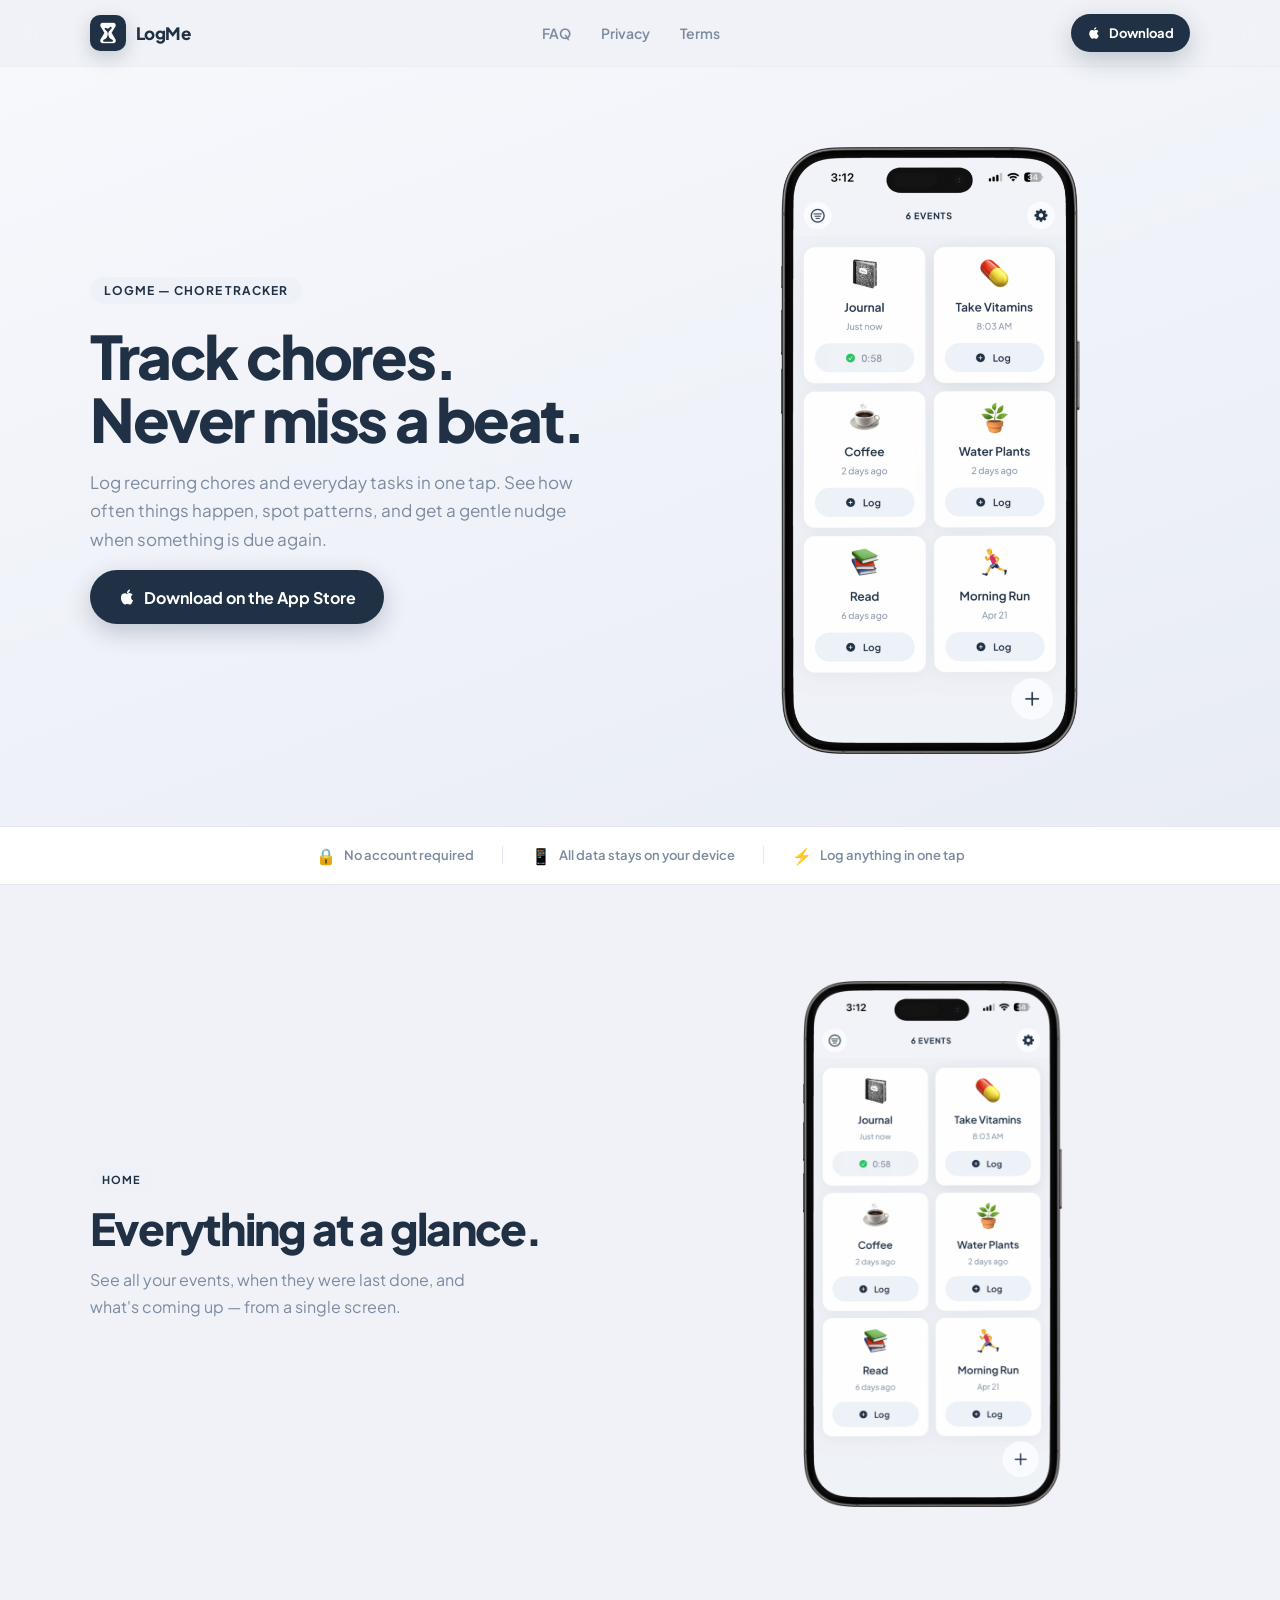
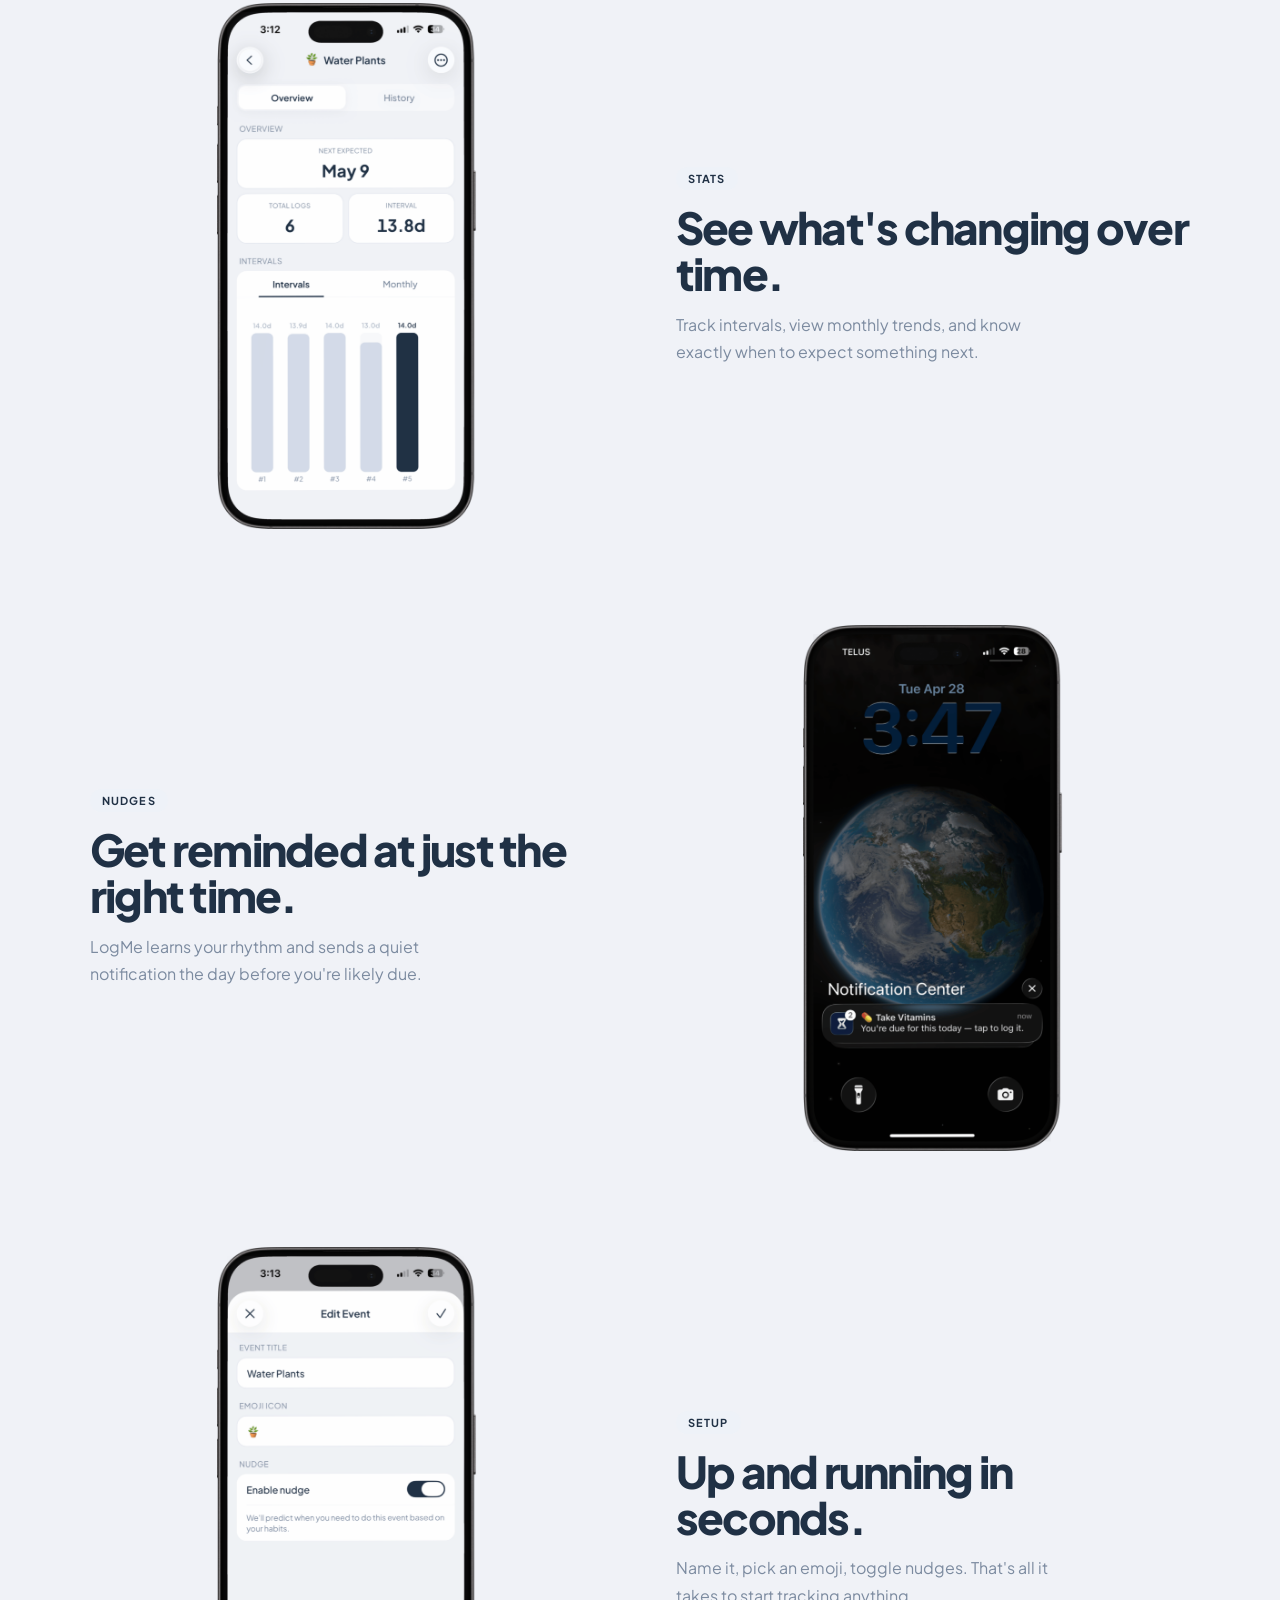
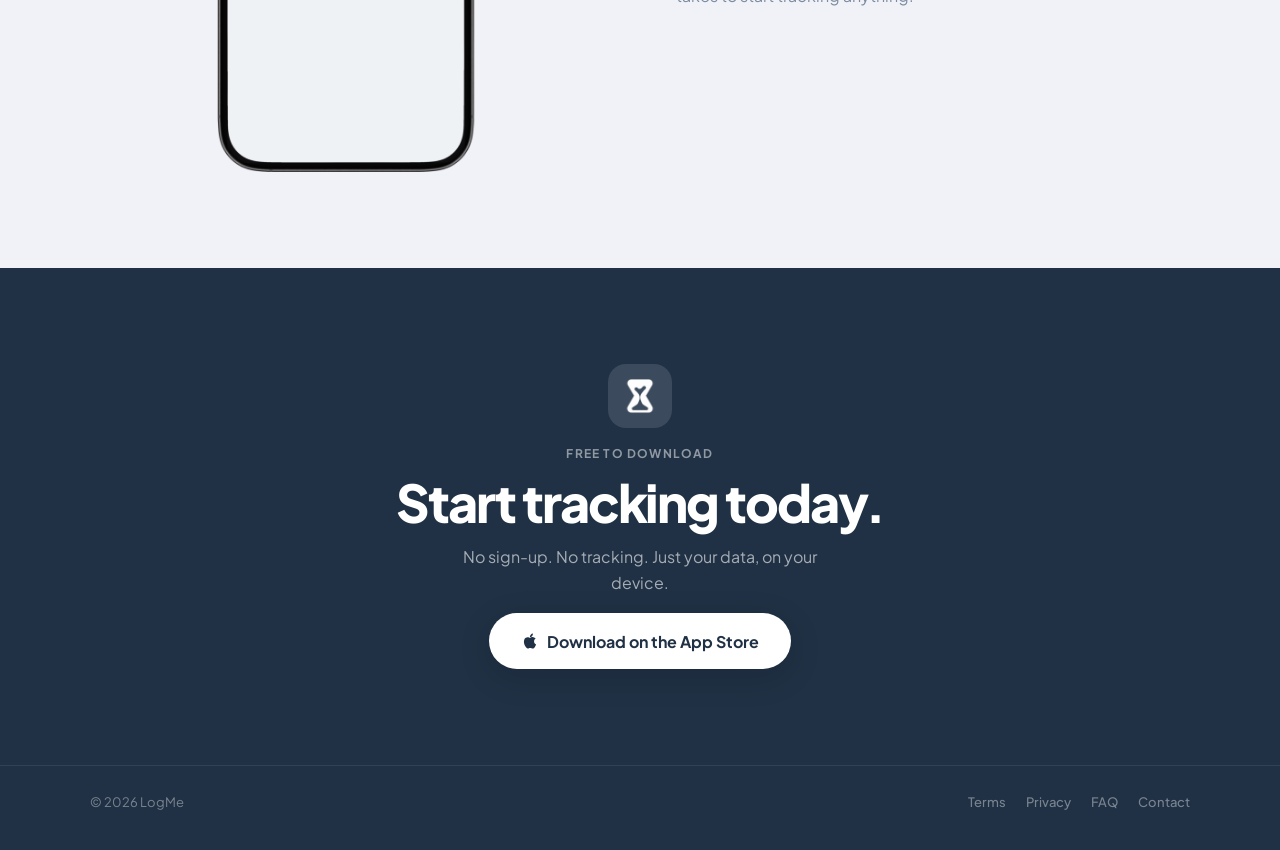
==== index.html @ 76c01157 "init" ====
<!doctype html>
<html lang="en">
  <head>
    <meta charset="utf-8" />
    <meta name="viewport" content="width=device-width, initial-scale=1" />
    <title>LogMe - Chore Tracker</title>
    <meta name="description" content="LogMe is a simple chore tracker. Log recurring tasks in one tap, see patterns, and get a nudge when something is due again." />
    <link rel="stylesheet" href="styles.css" />
  </head>
  <body>
    <header class="site-header">
      <div class="shell header-inner">
        <a class="brand" href="index.html" aria-label="LogMe home">
          <span class="brand-mark">
            <img src="images/logo.png" alt="" width="22" height="22" />
          </span>
          <span class="brand-name">LogMe</span>
        </a>
        <nav class="nav">
          <a class="nav-link" href="faq.html">FAQ</a>
          <a class="nav-link" href="privacy.html">Privacy</a>
          <a class="nav-link" href="terms.html">Terms</a>
        </nav>
        <div class="header-actions">
          <a class="button button-primary button-header" href="https://apps.apple.com/app/id0000000000">
            <svg width="14" height="14" viewBox="0 0 24 24" fill="currentColor" aria-hidden="true"><path d="M18.71 19.5C17.88 20.74 17 21.95 15.66 21.97C14.32 22 13.89 21.18 12.37 21.18C10.84 21.18 10.37 21.95 9.1 22C7.78 22.05 6.8 20.68 5.96 19.47C4.25 17 2.94 12.45 4.7 9.39C5.57 7.87 7.13 6.91 8.82 6.88C10.1 6.86 11.32 7.75 12.11 7.75C12.89 7.75 14.37 6.68 15.92 6.84C16.57 6.87 18.39 7.1 19.56 8.82C19.47 8.88 17.39 10.1 17.41 12.63C17.44 15.65 20.06 16.66 20.09 16.67C20.06 16.74 19.67 18.11 18.71 19.5ZM13 3.5C13.73 2.67 14.94 2.04 15.94 2C16.07 3.17 15.6 4.35 14.9 5.19C14.21 6.04 13.07 6.7 11.95 6.61C11.8 5.46 12.36 4.26 13 3.5Z"/></svg>
            Download
          </a>
        </div>
      </div>
    </header>

    <main>
      <!-- Hero -->
      <section class="hero">
        <div class="shell hero-inner">
          <div class="hero-text">
            <p class="hero-kicker">LogMe — Chore Tracker</p>
            <h1 class="hero-title">Track chores.<br>Never miss a beat.</h1>
            <p class="hero-copy">
              Log recurring chores and everyday tasks in one tap. See how often things happen,
              spot patterns, and get a gentle nudge when something is due again.
            </p>
            <a class="button button-primary button-hero" href="https://apps.apple.com/app/id0000000000">
              <svg width="18" height="18" viewBox="0 0 24 24" fill="currentColor" aria-hidden="true"><path d="M18.71 19.5C17.88 20.74 17 21.95 15.66 21.97C14.32 22 13.89 21.18 12.37 21.18C10.84 21.18 10.37 21.95 9.1 22C7.78 22.05 6.8 20.68 5.96 19.47C4.25 17 2.94 12.45 4.7 9.39C5.57 7.87 7.13 6.91 8.82 6.88C10.1 6.86 11.32 7.75 12.11 7.75C12.89 7.75 14.37 6.68 15.92 6.84C16.57 6.87 18.39 7.1 19.56 8.82C19.47 8.88 17.39 10.1 17.41 12.63C17.44 15.65 20.06 16.66 20.09 16.67C20.06 16.74 19.67 18.11 18.71 19.5ZM13 3.5C13.73 2.67 14.94 2.04 15.94 2C16.07 3.17 15.6 4.35 14.9 5.19C14.21 6.04 13.07 6.7 11.95 6.61C11.8 5.46 12.36 4.26 13 3.5Z"/></svg>
              Download on the App Store
            </a>
          </div>
          <div class="hero-media">
            <img src="images/screenshot1.png" alt="LogMe home screen" class="hero-screenshot" />
          </div>
        </div>
      </section>

      <!-- Trust strip -->
      <div class="trust-strip">
        <div class="shell trust-inner">
          <div class="trust-pill">
            <span class="trust-icon">🔒</span>
            <span>No account required</span>
          </div>
          <div class="trust-divider"></div>
          <div class="trust-pill">
            <span class="trust-icon">📱</span>
            <span>All data stays on your device</span>
          </div>
          <div class="trust-divider"></div>
          <div class="trust-pill">
            <span class="trust-icon">⚡️</span>
            <span>Log anything in one tap</span>
          </div>
        </div>
      </div>

      <!-- Features -->
      <section class="section" id="features">
        <div class="shell">
          <div class="feature-stack">

            <article class="feature-row">
              <div class="feature-copy">
                <span class="feature-tag">Home</span>
                <h3>Everything at a glance.</h3>
                <p>See all your events, when they were last done, and what's coming up — from a single screen.</p>
              </div>
              <div class="feature-media">
                <img src="images/screenshot1.png" alt="LogMe home screen" />
              </div>
            </article>

            <article class="feature-row reverse">
              <div class="feature-copy">
                <span class="feature-tag">Stats</span>
                <h3>See what's changing over time.</h3>
                <p>Track intervals, view monthly trends, and know exactly when to expect something next.</p>
              </div>
              <div class="feature-media">
                <img src="images/screenshot2.png" alt="LogMe stats screen" />
              </div>
            </article>

            <article class="feature-row">
              <div class="feature-copy">
                <span class="feature-tag">Nudges</span>
                <h3>Get reminded at just the right time.</h3>
                <p>LogMe learns your rhythm and sends a quiet notification the day before you're likely due.</p>
              </div>
              <div class="feature-media">
                <img src="images/screenshot3.png" alt="LogMe notifications" />
              </div>
            </article>

            <article class="feature-row reverse">
              <div class="feature-copy">
                <span class="feature-tag">Setup</span>
                <h3>Up and running in seconds.</h3>
                <p>Name it, pick an emoji, toggle nudges. That's all it takes to start tracking anything.</p>
              </div>
              <div class="feature-media">
                <img src="images/screenshot4.png" alt="LogMe create event" />
              </div>
            </article>

          </div>
        </div>
      </section>

      <!-- Bottom CTA -->
      <section class="cta-section">
        <div class="shell cta-inner">
          <div class="cta-logo-wrap">
            <img src="images/logo.png" alt="LogMe logo" width="36" height="36" />
          </div>
          <p class="cta-kicker">Free to download</p>
          <h2 class="cta-title">Start tracking today.</h2>
          <p class="cta-copy">No sign-up. No tracking. Just your data, on your device.</p>
          <a class="button button-cta" href="https://apps.apple.com/app/id0000000000">
            <svg width="18" height="18" viewBox="0 0 24 24" fill="currentColor" aria-hidden="true"><path d="M18.71 19.5C17.88 20.74 17 21.95 15.66 21.97C14.32 22 13.89 21.18 12.37 21.18C10.84 21.18 10.37 21.95 9.1 22C7.78 22.05 6.8 20.68 5.96 19.47C4.25 17 2.94 12.45 4.7 9.39C5.57 7.87 7.13 6.91 8.82 6.88C10.1 6.86 11.32 7.75 12.11 7.75C12.89 7.75 14.37 6.68 15.92 6.84C16.57 6.87 18.39 7.1 19.56 8.82C19.47 8.88 17.39 10.1 17.41 12.63C17.44 15.65 20.06 16.66 20.09 16.67C20.06 16.74 19.67 18.11 18.71 19.5ZM13 3.5C13.73 2.67 14.94 2.04 15.94 2C16.07 3.17 15.6 4.35 14.9 5.19C14.21 6.04 13.07 6.7 11.95 6.61C11.8 5.46 12.36 4.26 13 3.5Z"/></svg>
            Download on the App Store
          </a>
        </div>
      </section>
    </main>

    <footer class="site-footer">
      <div class="shell footer-inner">
        <span>© 2026 LogMe</span>
        <div class="footer-links">
          <a href="terms.html">Terms</a>
          <a href="privacy.html">Privacy</a>
          <a href="faq.html">FAQ</a>
          <a href="mailto:hellologme@gmail.com">Contact</a>
        </div>
      </div>
    </footer>
  </body>
</html>
---- styles.css ----
@import url("https://fonts.googleapis.com/css2?family=Plus+Jakarta+Sans:wght@400;500;600;700;800&display=swap");

:root {
  --primary: #203145;
  --primary-light: #eef2f8;
  --background: #f0f2f7;
  --surface: #ffffff;
  --text: #203145;
  --text-secondary: #7c8ba0;
  --border: #e4e8f0;
  --radius-xl: 20px;
  --radius-xxl: 28px;
  --max-width: 1100px;
}

* { box-sizing: border-box; margin: 0; padding: 0; }
html { scroll-behavior: smooth; }

body {
  font-family: "Plus Jakarta Sans", sans-serif;
  color: var(--text);
  background: #f0f2f7;
  -webkit-font-smoothing: antialiased;
}

a { color: inherit; text-decoration: none; }
img { display: block; max-width: 100%; }

.shell {
  width: min(calc(100% - 40px), var(--max-width));
  margin: 0 auto;
}

/* ── Header ── */

.site-header {
  position: sticky;
  top: 0;
  z-index: 20;
  backdrop-filter: blur(24px) saturate(1.4);
  -webkit-backdrop-filter: blur(24px) saturate(1.4);
  background: rgba(240, 242, 247, 0.85);
  border-bottom: 1px solid rgba(228, 232, 240, 0.6);
}

.header-inner {
  display: flex;
  align-items: center;
  justify-content: space-between;
  gap: 16px;
  padding: 14px 0;
}

.brand {
  display: inline-flex;
  align-items: center;
  gap: 10px;
  font-weight: 800;
  font-size: 17px;
  letter-spacing: -0.03em;
  flex-shrink: 0;
}

.brand-mark {
  width: 36px;
  height: 36px;
  border-radius: 10px;
  display: grid;
  place-items: center;
  background: var(--primary);
  box-shadow: 0 6px 18px rgba(32, 49, 69, 0.22);
  flex-shrink: 0;
}

.brand-name { color: var(--text); }

.nav {
  display: flex;
  align-items: center;
  gap: 2px;
}

.nav-link {
  padding: 8px 14px;
  border-radius: 999px;
  color: var(--text-secondary);
  font-size: 14px;
  font-weight: 600;
  transition: background 150ms, color 150ms;
}

.nav-link:hover,
.nav-link.active {
  background: var(--surface);
  color: var(--text);
}

.header-actions { flex-shrink: 0; }

/* ── Buttons ── */

.button {
  display: inline-flex;
  align-items: center;
  justify-content: center;
  gap: 8px;
  min-height: 48px;
  padding: 0 22px;
  border-radius: 999px;
  font-family: inherit;
  font-weight: 700;
  font-size: 15px;
  cursor: pointer;
  transition: transform 150ms ease, box-shadow 150ms ease;
  white-space: nowrap;
}

.button:hover { transform: translateY(-2px); }
.button:active { transform: translateY(0); }

.button-primary {
  background: var(--primary);
  color: #fff;
  box-shadow: 0 8px 24px rgba(32, 49, 69, 0.24);
}

.button-primary:hover {
  box-shadow: 0 12px 32px rgba(32, 49, 69, 0.3);
}

.button-header {
  min-height: 38px;
  padding: 0 16px;
  font-size: 13px;
}

.button-hero {
  min-height: 54px;
  padding: 0 28px;
  font-size: 16px;
  margin-top: 16px;
}

.button-cta {
  background: #fff;
  color: var(--primary);
  min-height: 56px;
  padding: 0 32px;
  font-size: 16px;
  box-shadow: 0 8px 32px rgba(0, 0, 0, 0.15);
}

.button-cta:hover {
  box-shadow: 0 14px 40px rgba(0, 0, 0, 0.22);
}

/* ── Hero ── */

.hero {
  padding: 80px 0 72px;
  background: linear-gradient(160deg, #f7f8fc 0%, #eef1f8 60%, #e8ecf5 100%);
}

.hero-inner {
  display: grid;
  grid-template-columns: 1fr 1fr;
  gap: 64px;
  align-items: center;
}

.hero-text { max-width: 520px; }

.hero-kicker {
  display: inline-block;
  margin-bottom: 20px;
  padding: 6px 14px;
  border-radius: 999px;
  background: var(--primary-light);
  color: var(--primary);
  font-size: 12px;
  font-weight: 700;
  letter-spacing: 0.08em;
  text-transform: uppercase;
}

.hero-title {
  font-size: clamp(36px, 5vw, 60px);
  font-weight: 800;
  line-height: 1.05;
  letter-spacing: -0.04em;
  margin-bottom: 18px;
}

.hero-copy {
  color: var(--text-secondary);
  font-size: 17px;
  line-height: 1.7;
}

.hero-media {
  display: flex;
  justify-content: center;
  align-items: center;
}

.hero-screenshot {
  width: min(100%, 300px);
}

/* ── Trust strip ── */

.trust-strip {
  background: var(--surface);
  border-top: 1px solid var(--border);
  border-bottom: 1px solid var(--border);
  padding: 18px 0;
}

.trust-inner {
  display: flex;
  align-items: center;
  justify-content: center;
  gap: 28px;
  flex-wrap: wrap;
}

.trust-pill {
  display: flex;
  align-items: center;
  gap: 8px;
  color: var(--text-secondary);
  font-size: 13px;
  font-weight: 600;
}

.trust-icon { font-size: 16px; }

.trust-divider {
  width: 1px;
  height: 18px;
  background: var(--border);
  flex-shrink: 0;
}

/* ── Features ── */

.section { padding: 96px 0; }

.feature-stack { display: grid; gap: 96px; }

.feature-row {
  display: grid;
  grid-template-columns: 1fr 1fr;
  gap: 72px;
  align-items: center;
}

.feature-row.reverse .feature-copy { order: 2; }
.feature-row.reverse .feature-media { order: 1; }

.feature-tag {
  display: inline-block;
  margin-bottom: 14px;
  padding: 5px 12px;
  border-radius: 999px;
  background: var(--primary-light);
  color: var(--primary);
  font-size: 11px;
  font-weight: 700;
  letter-spacing: 0.1em;
  text-transform: uppercase;
}

.feature-copy h3 {
  font-size: clamp(28px, 3.5vw, 44px);
  font-weight: 800;
  line-height: 1.05;
  letter-spacing: -0.04em;
  margin-bottom: 14px;
}

.feature-copy p {
  color: var(--text-secondary);
  font-size: 16px;
  line-height: 1.7;
  max-width: 380px;
}

.feature-media { display: flex; justify-content: center; }

.feature-media img {
  width: min(100%, 260px);
}

/* ── Bottom CTA ── */

.cta-section {
  background: var(--primary);
  padding: 96px 0;
}

.cta-inner {
  display: flex;
  flex-direction: column;
  align-items: center;
  text-align: center;
  gap: 14px;
}

.cta-logo-wrap {
  width: 64px;
  height: 64px;
  border-radius: 18px;
  background: rgba(255, 255, 255, 0.12);
  display: grid;
  place-items: center;
  margin-bottom: 4px;
}

.cta-kicker {
  color: rgba(255, 255, 255, 0.5);
  font-size: 12px;
  font-weight: 700;
  letter-spacing: 0.1em;
  text-transform: uppercase;
}

.cta-title {
  font-size: clamp(32px, 5vw, 52px);
  font-weight: 800;
  letter-spacing: -0.04em;
  line-height: 1.05;
  color: #fff;
}

.cta-copy {
  color: rgba(255, 255, 255, 0.6);
  font-size: 16px;
  line-height: 1.6;
  max-width: 400px;
  margin-bottom: 4px;
}

/* ── Footer ── */

.site-footer {
  padding: 28px 0 40px;
  background: var(--primary);
  border-top: 1px solid rgba(255, 255, 255, 0.08);
}

.footer-inner {
  display: flex;
  justify-content: space-between;
  align-items: center;
  gap: 16px;
  flex-wrap: wrap;
  color: rgba(255, 255, 255, 0.4);
  font-size: 13px;
}

.footer-links {
  display: flex;
  gap: 20px;
  flex-wrap: wrap;
}

.footer-links a {
  color: rgba(255, 255, 255, 0.4);
  font-weight: 500;
  transition: color 150ms;
}

.footer-links a:hover { color: rgba(255, 255, 255, 0.9); }

/* ── Legal / FAQ ── */

.panel,
.legal-card,
.faq-item {
  background: rgba(255, 255, 255, 0.84);
  border: 1px solid rgba(228, 232, 240, 0.82);
  box-shadow: 0 20px 60px rgba(32, 49, 69, 0.09);
  backdrop-filter: blur(18px);
}

.page-title {
  font-size: clamp(32px, 5vw, 52px);
  font-weight: 800;
  line-height: 1.05;
  letter-spacing: -0.04em;
  margin-bottom: 14px;
}

.page-intro {
  color: var(--text-secondary);
  font-size: 17px;
  line-height: 1.6;
}

.section-legal { padding: 56px 0 80px; }

.legal-hero-text {
  max-width: 680px;
  margin-bottom: 40px;
}

.legal-meta {
  margin-top: 10px;
  color: var(--text-secondary);
  font-size: 14px;
}

.legal-card {
  padding: 28px;
  border-radius: var(--radius-xxl);
  margin-bottom: 16px;
}

.legal-card h2 {
  margin-bottom: 12px;
  font-size: 22px;
  font-weight: 700;
  letter-spacing: -0.03em;
}

.legal-card p,
.legal-card li {
  color: var(--text-secondary);
  line-height: 1.8;
  font-size: 15px;
}

.legal-card p + p { margin-top: 10px; }

.legal-card ul {
  margin-top: 10px;
  padding-left: 20px;
}

.faq-list { display: grid; gap: 14px; }

.faq-item {
  border-radius: var(--radius-xl);
  padding: 24px;
}

.faq-item h3 {
  margin-bottom: 10px;
  font-size: 18px;
  font-weight: 700;
  letter-spacing: -0.02em;
}

.faq-item p {
  color: var(--text-secondary);
  line-height: 1.75;
  font-size: 15px;
}

/* ── Tablet (≤ 860px) ── */

@media (max-width: 860px) {
  .hero-inner,
  .feature-row {
    grid-template-columns: 1fr;
    gap: 36px;
    text-align: center;
  }

  .hero { padding: 56px 0 48px; }
  .hero-text { max-width: 100%; }
  .hero-copy { max-width: 560px; margin: 0 auto; }
  .hero-media { order: -1; }
  .hero-screenshot { width: min(100%, 240px); }
  .button-hero { width: 100%; max-width: 360px; }

  .feature-media { order: -1; }
  .feature-copy { order: 1; }
  .feature-copy p { max-width: 100%; }
  .feature-media img { width: min(100%, 240px); }

  .section { padding: 64px 0; }
  .feature-stack { gap: 64px; }

  .cta-section { padding: 72px 0; }

  .trust-inner { gap: 16px; }
  .trust-divider { display: none; }
}

/* ── Mobile (≤ 540px) ── */

@media (max-width: 540px) {
  .shell { width: calc(100% - 28px); }

  .nav { display: none; }

  .hero { padding: 40px 0 36px; }
  .hero-title { font-size: 30px; }
  .hero-copy { font-size: 15px; }
  .hero-screenshot { width: min(100%, 200px); }

  .feature-copy h3 { font-size: 24px; }
  .feature-copy p { font-size: 15px; }
  .feature-media img { width: min(100%, 200px); }
  .feature-tag { margin-bottom: 10px; }

  .section { padding: 48px 0; }
  .feature-stack { gap: 48px; }

  .trust-strip { padding: 14px 0; }
  .trust-inner { gap: 10px; flex-direction: column; align-items: center; }

  .cta-section { padding: 56px 0; }
  .cta-title { font-size: 28px; }
  .cta-copy { font-size: 15px; }
  .button-cta { width: 100%; max-width: 320px; }

  .section-legal { padding: 40px 0 56px; }
  .legal-hero-text { margin-bottom: 28px; }
  .legal-card { padding: 20px; border-radius: var(--radius-xl); }
  .faq-item { padding: 18px; }

  .footer-inner { flex-direction: column; align-items: flex-start; gap: 10px; }
}
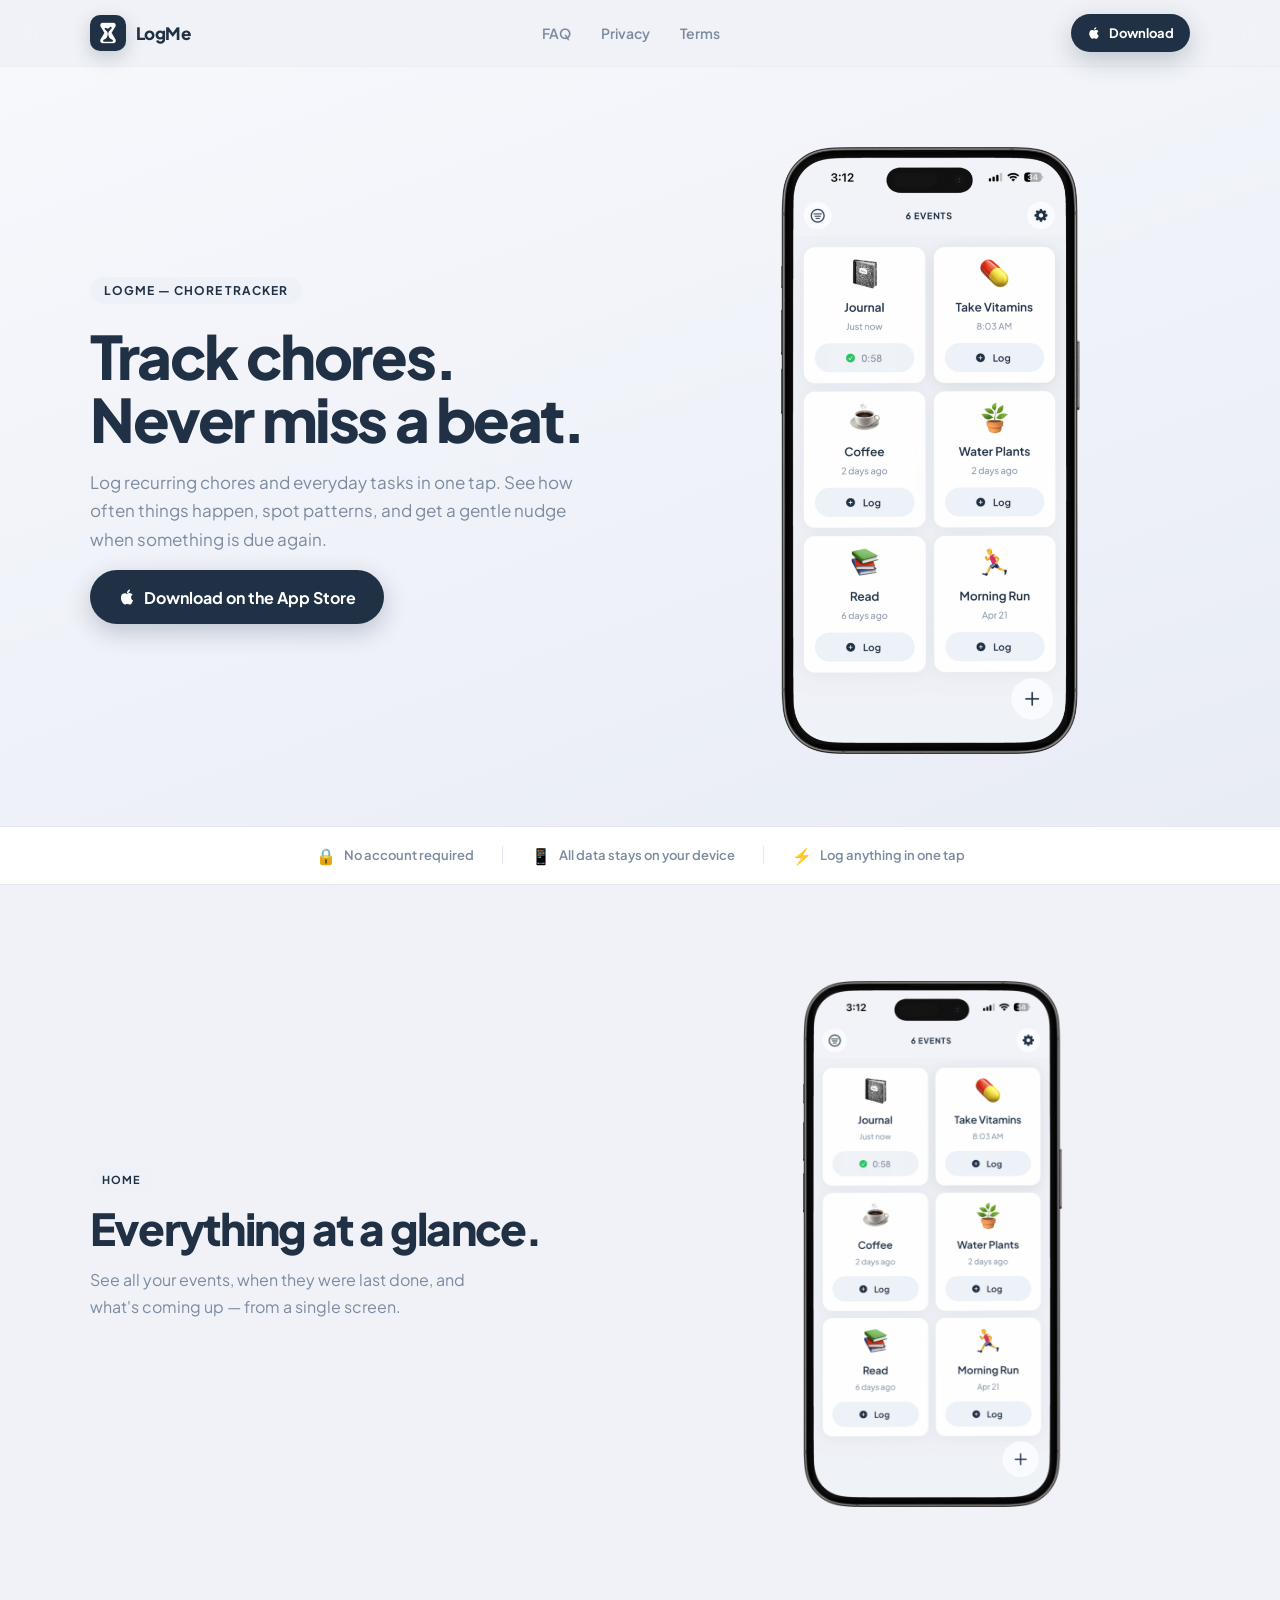
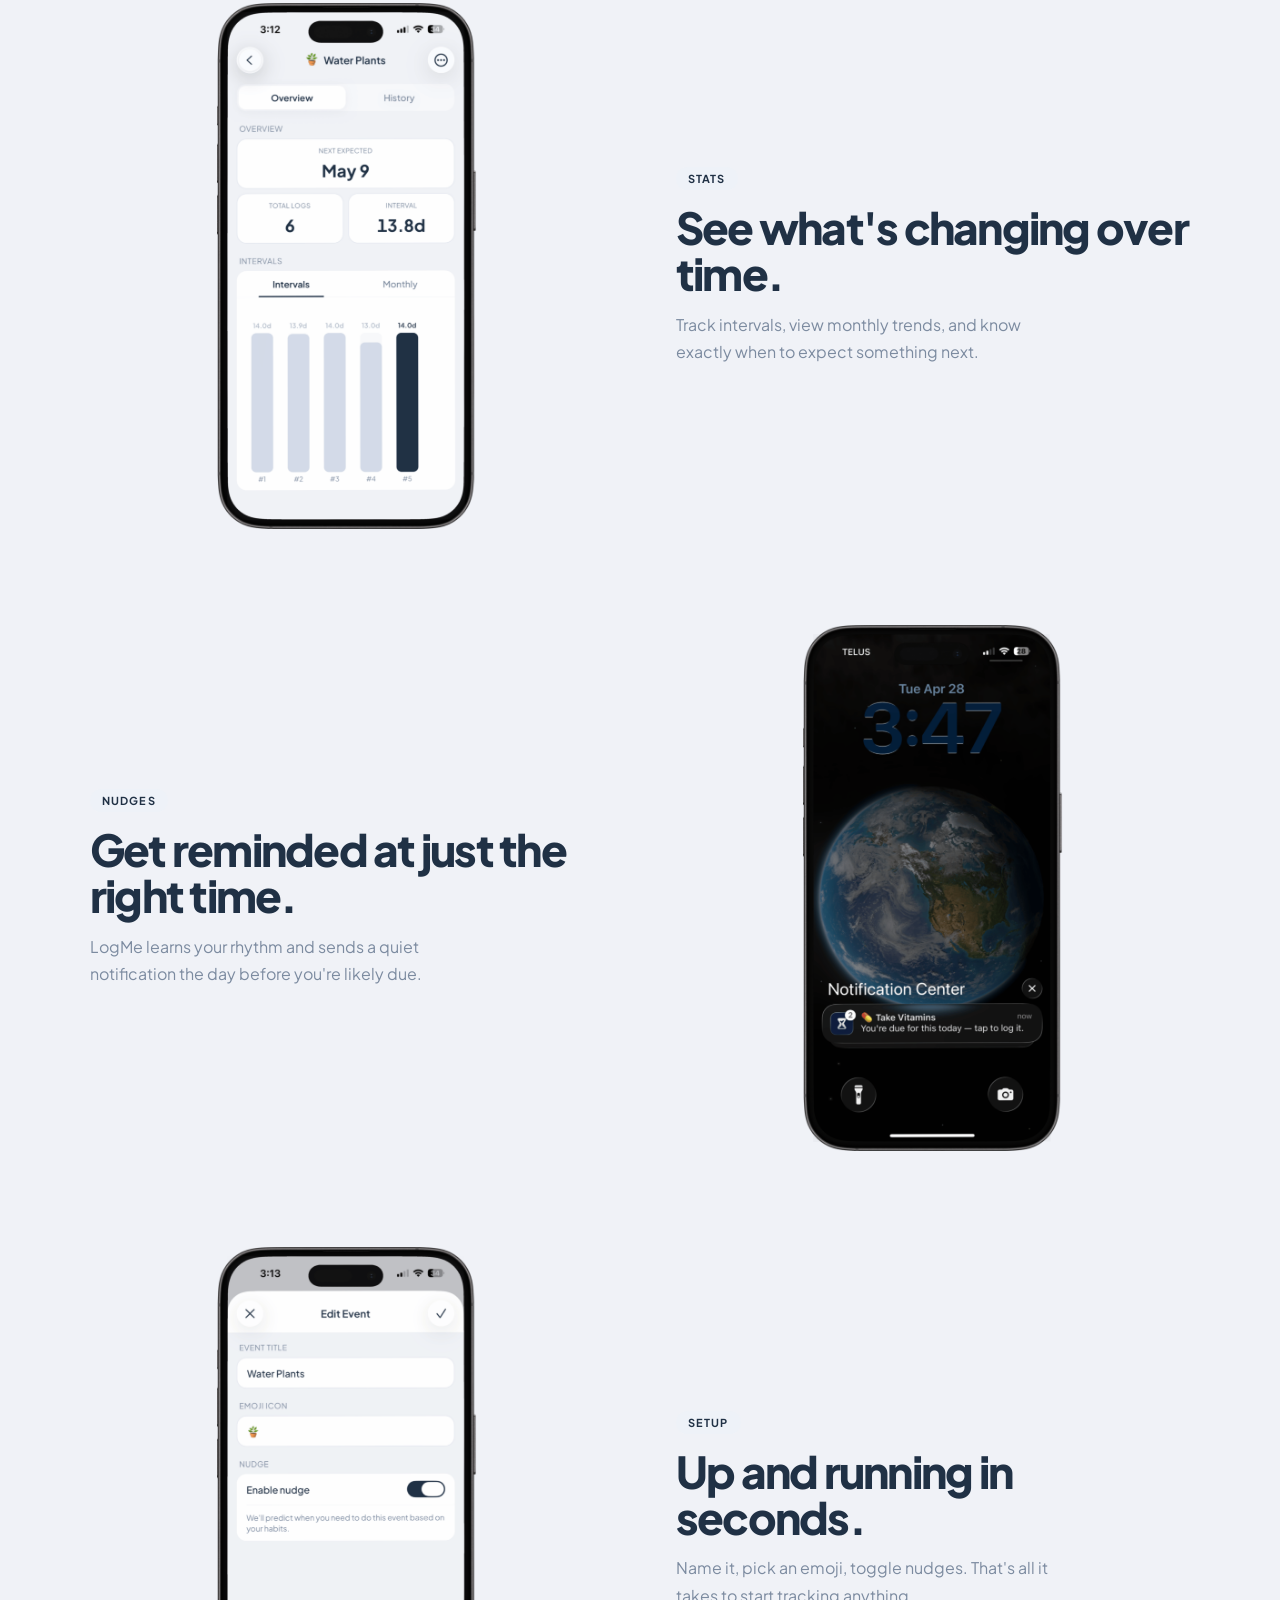
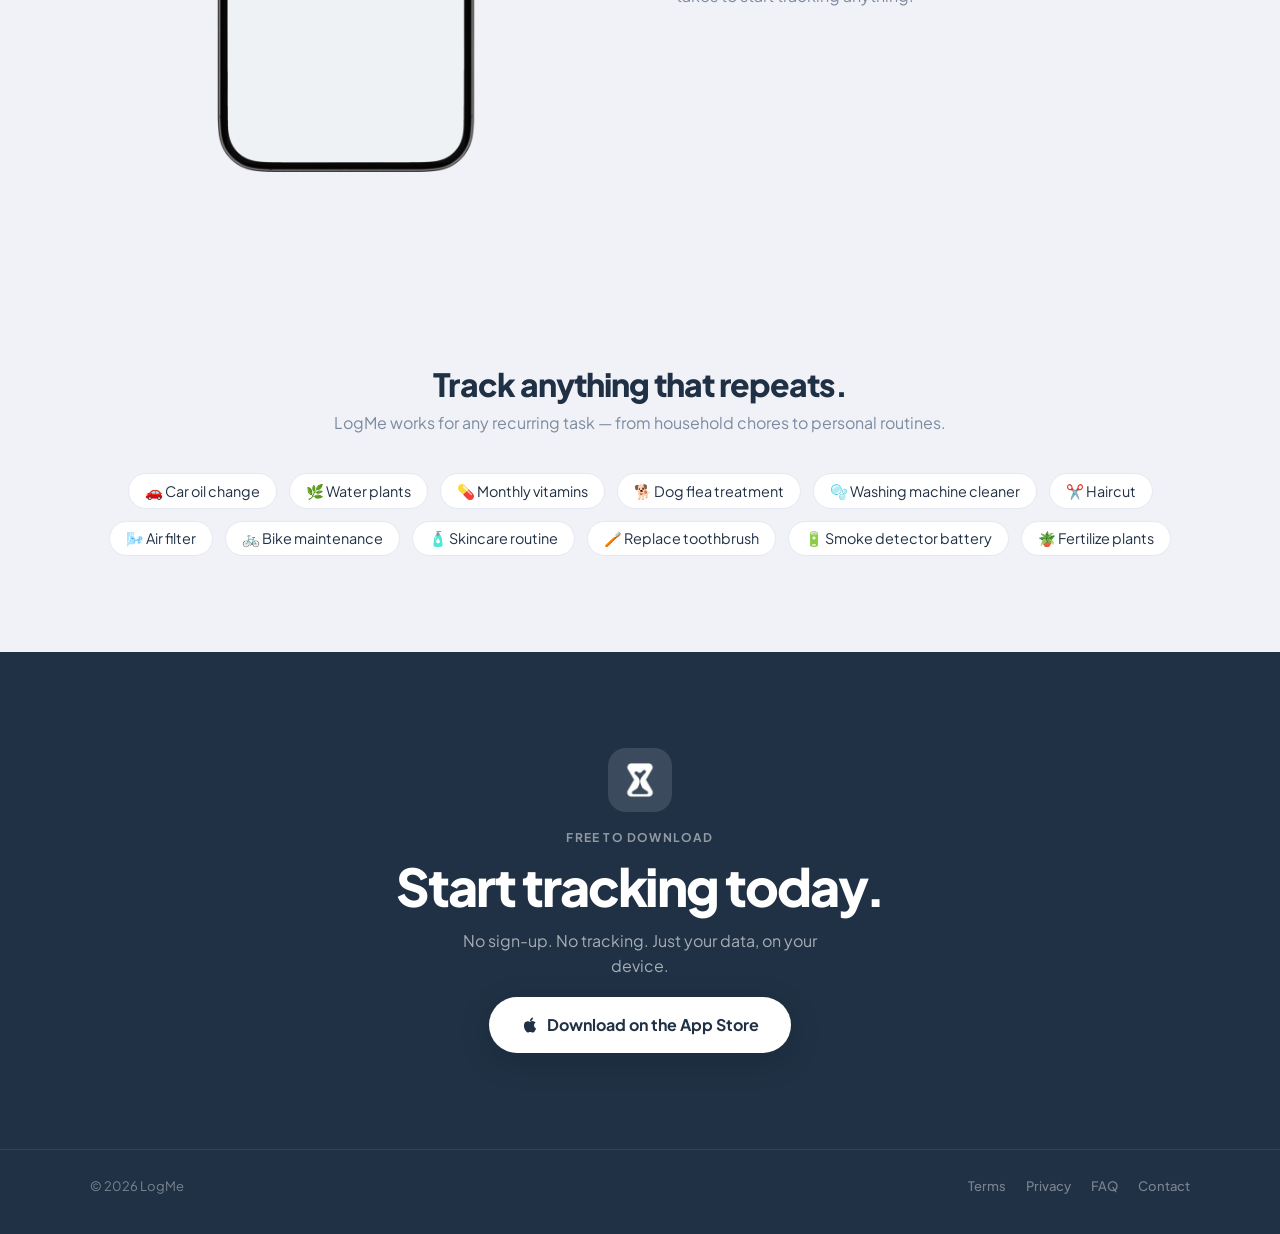
==== commit 37d64378: "fixes" ====
--- a/index.html
+++ b/index.html
@@ -3,9 +3,76 @@
   <head>
     <meta charset="utf-8" />
     <meta name="viewport" content="width=device-width, initial-scale=1" />
-    <title>LogMe - Chore Tracker</title>
-    <meta name="description" content="LogMe is a simple chore tracker. Log recurring tasks in one tap, see patterns, and get a nudge when something is due again." />
+    <meta name="theme-color" content="#203145" />
+    <title>LogMe — Chore Tracker App for iPhone</title>
+    <meta
+      name="description"
+      content="LogMe is a simple chore tracker for iPhone. Log recurring tasks in one tap, spot patterns, and get smart nudges when something is due — no account required."
+    />
+    <meta name="robots" content="index, follow" />
+    <link rel="canonical" href="https://joinlogme.com/" />
+
+    <!-- Open Graph -->
+    <meta property="og:type" content="website" />
+    <meta property="og:url" content="https://joinlogme.com/" />
+    <meta property="og:site_name" content="LogMe" />
+    <meta property="og:title" content="LogMe — Chore Tracker App for iPhone" />
+    <meta
+      property="og:description"
+      content="Log recurring chores and everyday tasks in one tap. See patterns, track intervals, and get a gentle nudge when something is due again."
+    />
+    <meta
+      property="og:image"
+      content="https://joinlogme.com/images/screenshot1.png"
+    />
+
+    <!-- Twitter Card -->
+    <meta name="twitter:card" content="summary_large_image" />
+    <meta name="twitter:title" content="LogMe — Chore Tracker App for iPhone" />
+    <meta
+      name="twitter:description"
+      content="Log recurring chores and everyday tasks in one tap. See patterns, track intervals, and get a gentle nudge when something is due again."
+    />
+    <meta
+      name="twitter:image"
+      content="https://joinlogme.com/images/screenshot1.png"
+    />
+
+    <!-- Favicon -->
+    <link rel="icon" href="images/logo.png" />
+    <link rel="apple-touch-icon" href="images/logo.png" />
+
+    <!-- Performance -->
+    <link rel="preconnect" href="https://fonts.googleapis.com" />
+    <link rel="preconnect" href="https://fonts.gstatic.com" crossorigin />
+    <link rel="preload" as="image" href="images/screenshot1.png" />
+
     <link rel="stylesheet" href="styles.css" />
+
+    <!-- Structured data -->
+    <script type="application/ld+json">
+      {
+        "@context": "https://schema.org",
+        "@type": "SoftwareApplication",
+        "name": "LogMe",
+        "operatingSystem": "iOS",
+        "applicationCategory": "LifestyleApplication",
+        "description": "Log recurring chores and everyday tasks in one tap. See how often things happen, spot patterns, and get a gentle nudge when something is due again.",
+        "offers": {
+          "@type": "Offer",
+          "price": "0",
+          "priceCurrency": "USD"
+        },
+        "downloadUrl": "https://apps.apple.com/app/id0000000000",
+        "url": "https://joinlogme.com/",
+        "screenshot": [
+          "https://joinlogme.com/images/screenshot1.png",
+          "https://joinlogme.com/images/screenshot2.png",
+          "https://joinlogme.com/images/screenshot3.png",
+          "https://joinlogme.com/images/screenshot4.png"
+        ]
+      }
+    </script>
   </head>
   <body>
     <header class="site-header">
@@ -22,8 +89,21 @@
           <a class="nav-link" href="terms.html">Terms</a>
         </nav>
         <div class="header-actions">
-          <a class="button button-primary button-header" href="https://apps.apple.com/app/id0000000000">
-            <svg width="14" height="14" viewBox="0 0 24 24" fill="currentColor" aria-hidden="true"><path d="M18.71 19.5C17.88 20.74 17 21.95 15.66 21.97C14.32 22 13.89 21.18 12.37 21.18C10.84 21.18 10.37 21.95 9.1 22C7.78 22.05 6.8 20.68 5.96 19.47C4.25 17 2.94 12.45 4.7 9.39C5.57 7.87 7.13 6.91 8.82 6.88C10.1 6.86 11.32 7.75 12.11 7.75C12.89 7.75 14.37 6.68 15.92 6.84C16.57 6.87 18.39 7.1 19.56 8.82C19.47 8.88 17.39 10.1 17.41 12.63C17.44 15.65 20.06 16.66 20.09 16.67C20.06 16.74 19.67 18.11 18.71 19.5ZM13 3.5C13.73 2.67 14.94 2.04 15.94 2C16.07 3.17 15.6 4.35 14.9 5.19C14.21 6.04 13.07 6.7 11.95 6.61C11.8 5.46 12.36 4.26 13 3.5Z"/></svg>
+          <a
+            class="button button-primary button-header"
+            href="https://apps.apple.com/app/id0000000000"
+          >
+            <svg
+              width="14"
+              height="14"
+              viewBox="0 0 24 24"
+              fill="currentColor"
+              aria-hidden="true"
+            >
+              <path
+                d="M18.71 19.5C17.88 20.74 17 21.95 15.66 21.97C14.32 22 13.89 21.18 12.37 21.18C10.84 21.18 10.37 21.95 9.1 22C7.78 22.05 6.8 20.68 5.96 19.47C4.25 17 2.94 12.45 4.7 9.39C5.57 7.87 7.13 6.91 8.82 6.88C10.1 6.86 11.32 7.75 12.11 7.75C12.89 7.75 14.37 6.68 15.92 6.84C16.57 6.87 18.39 7.1 19.56 8.82C19.47 8.88 17.39 10.1 17.41 12.63C17.44 15.65 20.06 16.66 20.09 16.67C20.06 16.74 19.67 18.11 18.71 19.5ZM13 3.5C13.73 2.67 14.94 2.04 15.94 2C16.07 3.17 15.6 4.35 14.9 5.19C14.21 6.04 13.07 6.7 11.95 6.61C11.8 5.46 12.36 4.26 13 3.5Z"
+              />
+            </svg>
             Download
           </a>
         </div>
@@ -36,18 +116,36 @@
         <div class="shell hero-inner">
           <div class="hero-text">
             <p class="hero-kicker">LogMe — Chore Tracker</p>
-            <h1 class="hero-title">Track chores.<br>Never miss a beat.</h1>
+            <h1 class="hero-title">Track chores.<br />Never miss a beat.</h1>
             <p class="hero-copy">
-              Log recurring chores and everyday tasks in one tap. See how often things happen,
-              spot patterns, and get a gentle nudge when something is due again.
+              Log recurring chores and everyday tasks in one tap. See how often
+              things happen, spot patterns, and get a gentle nudge when
+              something is due again.
             </p>
-            <a class="button button-primary button-hero" href="https://apps.apple.com/app/id0000000000">
-              <svg width="18" height="18" viewBox="0 0 24 24" fill="currentColor" aria-hidden="true"><path d="M18.71 19.5C17.88 20.74 17 21.95 15.66 21.97C14.32 22 13.89 21.18 12.37 21.18C10.84 21.18 10.37 21.95 9.1 22C7.78 22.05 6.8 20.68 5.96 19.47C4.25 17 2.94 12.45 4.7 9.39C5.57 7.87 7.13 6.91 8.82 6.88C10.1 6.86 11.32 7.75 12.11 7.75C12.89 7.75 14.37 6.68 15.92 6.84C16.57 6.87 18.39 7.1 19.56 8.82C19.47 8.88 17.39 10.1 17.41 12.63C17.44 15.65 20.06 16.66 20.09 16.67C20.06 16.74 19.67 18.11 18.71 19.5ZM13 3.5C13.73 2.67 14.94 2.04 15.94 2C16.07 3.17 15.6 4.35 14.9 5.19C14.21 6.04 13.07 6.7 11.95 6.61C11.8 5.46 12.36 4.26 13 3.5Z"/></svg>
+            <a
+              class="button button-primary button-hero"
+              href="https://apps.apple.com/app/id0000000000"
+            >
+              <svg
+                width="18"
+                height="18"
+                viewBox="0 0 24 24"
+                fill="currentColor"
+                aria-hidden="true"
+              >
+                <path
+                  d="M18.71 19.5C17.88 20.74 17 21.95 15.66 21.97C14.32 22 13.89 21.18 12.37 21.18C10.84 21.18 10.37 21.95 9.1 22C7.78 22.05 6.8 20.68 5.96 19.47C4.25 17 2.94 12.45 4.7 9.39C5.57 7.87 7.13 6.91 8.82 6.88C10.1 6.86 11.32 7.75 12.11 7.75C12.89 7.75 14.37 6.68 15.92 6.84C16.57 6.87 18.39 7.1 19.56 8.82C19.47 8.88 17.39 10.1 17.41 12.63C17.44 15.65 20.06 16.66 20.09 16.67C20.06 16.74 19.67 18.11 18.71 19.5ZM13 3.5C13.73 2.67 14.94 2.04 15.94 2C16.07 3.17 15.6 4.35 14.9 5.19C14.21 6.04 13.07 6.7 11.95 6.61C11.8 5.46 12.36 4.26 13 3.5Z"
+                />
+              </svg>
               Download on the App Store
             </a>
           </div>
           <div class="hero-media">
-            <img src="images/screenshot1.png" alt="LogMe home screen" class="hero-screenshot" />
+            <img
+              src="images/screenshot1.png"
+              alt="LogMe home screen"
+              class="hero-screenshot"
+            />
           </div>
         </div>
       </section>
@@ -75,16 +173,23 @@
       <!-- Features -->
       <section class="section" id="features">
         <div class="shell">
+          <h2 class="visually-hidden">Features</h2>
           <div class="feature-stack">
-
             <article class="feature-row">
               <div class="feature-copy">
                 <span class="feature-tag">Home</span>
                 <h3>Everything at a glance.</h3>
-                <p>See all your events, when they were last done, and what's coming up — from a single screen.</p>
+                <p>
+                  See all your events, when they were last done, and what's
+                  coming up — from a single screen.
+                </p>
               </div>
               <div class="feature-media">
-                <img src="images/screenshot1.png" alt="LogMe home screen" />
+                <img
+                  src="images/screenshot1.png"
+                  alt="LogMe home screen showing all tracked events at a glance"
+                  loading="lazy"
+                />
               </div>
             </article>
 
@@ -92,10 +197,17 @@
               <div class="feature-copy">
                 <span class="feature-tag">Stats</span>
                 <h3>See what's changing over time.</h3>
-                <p>Track intervals, view monthly trends, and know exactly when to expect something next.</p>
+                <p>
+                  Track intervals, view monthly trends, and know exactly when to
+                  expect something next.
+                </p>
               </div>
               <div class="feature-media">
-                <img src="images/screenshot2.png" alt="LogMe stats screen" />
+                <img
+                  src="images/screenshot2.png"
+                  alt="LogMe stats screen with interval trends and next expected date"
+                  loading="lazy"
+                />
               </div>
             </article>
 
@@ -103,10 +215,17 @@
               <div class="feature-copy">
                 <span class="feature-tag">Nudges</span>
                 <h3>Get reminded at just the right time.</h3>
-                <p>LogMe learns your rhythm and sends a quiet notification the day before you're likely due.</p>
+                <p>
+                  LogMe learns your rhythm and sends a quiet notification the
+                  day before you're likely due.
+                </p>
               </div>
               <div class="feature-media">
-                <img src="images/screenshot3.png" alt="LogMe notifications" />
+                <img
+                  src="images/screenshot3.png"
+                  alt="LogMe smart reminder notification on iPhone"
+                  loading="lazy"
+                />
               </div>
             </article>
 
@@ -114,14 +233,45 @@
               <div class="feature-copy">
                 <span class="feature-tag">Setup</span>
                 <h3>Up and running in seconds.</h3>
-                <p>Name it, pick an emoji, toggle nudges. That's all it takes to start tracking anything.</p>
+                <p>
+                  Name it, pick an emoji, toggle nudges. That's all it takes to
+                  start tracking anything.
+                </p>
               </div>
               <div class="feature-media">
-                <img src="images/screenshot4.png" alt="LogMe create event" />
+                <img
+                  src="images/screenshot4.png"
+                  alt="LogMe create event screen with emoji picker"
+                  loading="lazy"
+                />
               </div>
             </article>
-
-          </div>
+          </div>
+        </div>
+      </section>
+
+      <!-- Use cases -->
+      <section class="section uses-section" id="use-cases">
+        <div class="shell">
+          <h2 class="uses-title">Track anything that repeats.</h2>
+          <p class="uses-copy">
+            LogMe works for any recurring task — from household chores to
+            personal routines.
+          </p>
+          <ul class="uses-grid">
+            <li>🚗 Car oil change</li>
+            <li>🌿 Water plants</li>
+            <li>💊 Monthly vitamins</li>
+            <li>🐕 Dog flea treatment</li>
+            <li>🫧 Washing machine cleaner</li>
+            <li>✂️ Haircut</li>
+            <li>🌬️ Air filter</li>
+            <li>🚲 Bike maintenance</li>
+            <li>🧴 Skincare routine</li>
+            <li>🪥 Replace toothbrush</li>
+            <li>🔋 Smoke detector battery</li>
+            <li>🪴 Fertilize plants</li>
+          </ul>
         </div>
       </section>
 
@@ -129,13 +279,33 @@
       <section class="cta-section">
         <div class="shell cta-inner">
           <div class="cta-logo-wrap">
-            <img src="images/logo.png" alt="LogMe logo" width="36" height="36" />
+            <img
+              src="images/logo.png"
+              alt="LogMe logo"
+              width="36"
+              height="36"
+            />
           </div>
           <p class="cta-kicker">Free to download</p>
           <h2 class="cta-title">Start tracking today.</h2>
-          <p class="cta-copy">No sign-up. No tracking. Just your data, on your device.</p>
-          <a class="button button-cta" href="https://apps.apple.com/app/id0000000000">
-            <svg width="18" height="18" viewBox="0 0 24 24" fill="currentColor" aria-hidden="true"><path d="M18.71 19.5C17.88 20.74 17 21.95 15.66 21.97C14.32 22 13.89 21.18 12.37 21.18C10.84 21.18 10.37 21.95 9.1 22C7.78 22.05 6.8 20.68 5.96 19.47C4.25 17 2.94 12.45 4.7 9.39C5.57 7.87 7.13 6.91 8.82 6.88C10.1 6.86 11.32 7.75 12.11 7.75C12.89 7.75 14.37 6.68 15.92 6.84C16.57 6.87 18.39 7.1 19.56 8.82C19.47 8.88 17.39 10.1 17.41 12.63C17.44 15.65 20.06 16.66 20.09 16.67C20.06 16.74 19.67 18.11 18.71 19.5ZM13 3.5C13.73 2.67 14.94 2.04 15.94 2C16.07 3.17 15.6 4.35 14.9 5.19C14.21 6.04 13.07 6.7 11.95 6.61C11.8 5.46 12.36 4.26 13 3.5Z"/></svg>
+          <p class="cta-copy">
+            No sign-up. No tracking. Just your data, on your device.
+          </p>
+          <a
+            class="button button-cta"
+            href="https://apps.apple.com/app/id0000000000"
+          >
+            <svg
+              width="18"
+              height="18"
+              viewBox="0 0 24 24"
+              fill="currentColor"
+              aria-hidden="true"
+            >
+              <path
+                d="M18.71 19.5C17.88 20.74 17 21.95 15.66 21.97C14.32 22 13.89 21.18 12.37 21.18C10.84 21.18 10.37 21.95 9.1 22C7.78 22.05 6.8 20.68 5.96 19.47C4.25 17 2.94 12.45 4.7 9.39C5.57 7.87 7.13 6.91 8.82 6.88C10.1 6.86 11.32 7.75 12.11 7.75C12.89 7.75 14.37 6.68 15.92 6.84C16.57 6.87 18.39 7.1 19.56 8.82C19.47 8.88 17.39 10.1 17.41 12.63C17.44 15.65 20.06 16.66 20.09 16.67C20.06 16.74 19.67 18.11 18.71 19.5ZM13 3.5C13.73 2.67 14.94 2.04 15.94 2C16.07 3.17 15.6 4.35 14.9 5.19C14.21 6.04 13.07 6.7 11.95 6.61C11.8 5.46 12.36 4.26 13 3.5Z"
+              />
+            </svg>
             Download on the App Store
           </a>
         </div>
--- a/styles.css
+++ b/styles.css
@@ -1,4 +1,16 @@
 @import url("https://fonts.googleapis.com/css2?family=Plus+Jakarta+Sans:wght@400;500;600;700;800&display=swap");
+
+.visually-hidden {
+  position: absolute;
+  width: 1px;
+  height: 1px;
+  padding: 0;
+  margin: -1px;
+  overflow: hidden;
+  clip: rect(0, 0, 0, 0);
+  white-space: nowrap;
+  border: 0;
+}
 
 :root {
   --primary: #203145;
@@ -458,6 +470,45 @@
   font-size: 15px;
 }
 
+/* ── Use cases ── */
+
+.uses-section { background: var(--background); }
+
+.uses-title {
+  text-align: center;
+  font-size: clamp(1.5rem, 3vw, 2rem);
+  font-weight: 800;
+  letter-spacing: -0.03em;
+  color: var(--text);
+  margin-bottom: 0.5rem;
+}
+
+.uses-copy {
+  text-align: center;
+  color: var(--text-secondary);
+  font-size: 1rem;
+  margin-bottom: 2.5rem;
+}
+
+.uses-grid {
+  list-style: none;
+  padding: 0;
+  margin: 0;
+  display: flex;
+  flex-wrap: wrap;
+  gap: 0.75rem;
+  justify-content: center;
+}
+
+.uses-grid li {
+  background: var(--surface);
+  border: 1px solid var(--border);
+  border-radius: 999px;
+  padding: 0.45rem 1rem;
+  font-size: 0.9rem;
+  color: var(--text);
+}
+
 /* ── Tablet (≤ 860px) ── */
 
 @media (max-width: 860px) {
@@ -523,4 +574,5 @@
   .faq-item { padding: 18px; }
 
   .footer-inner { flex-direction: column; align-items: flex-start; gap: 10px; }
-}
+  .uses-grid { gap: 0.5rem; }
+}
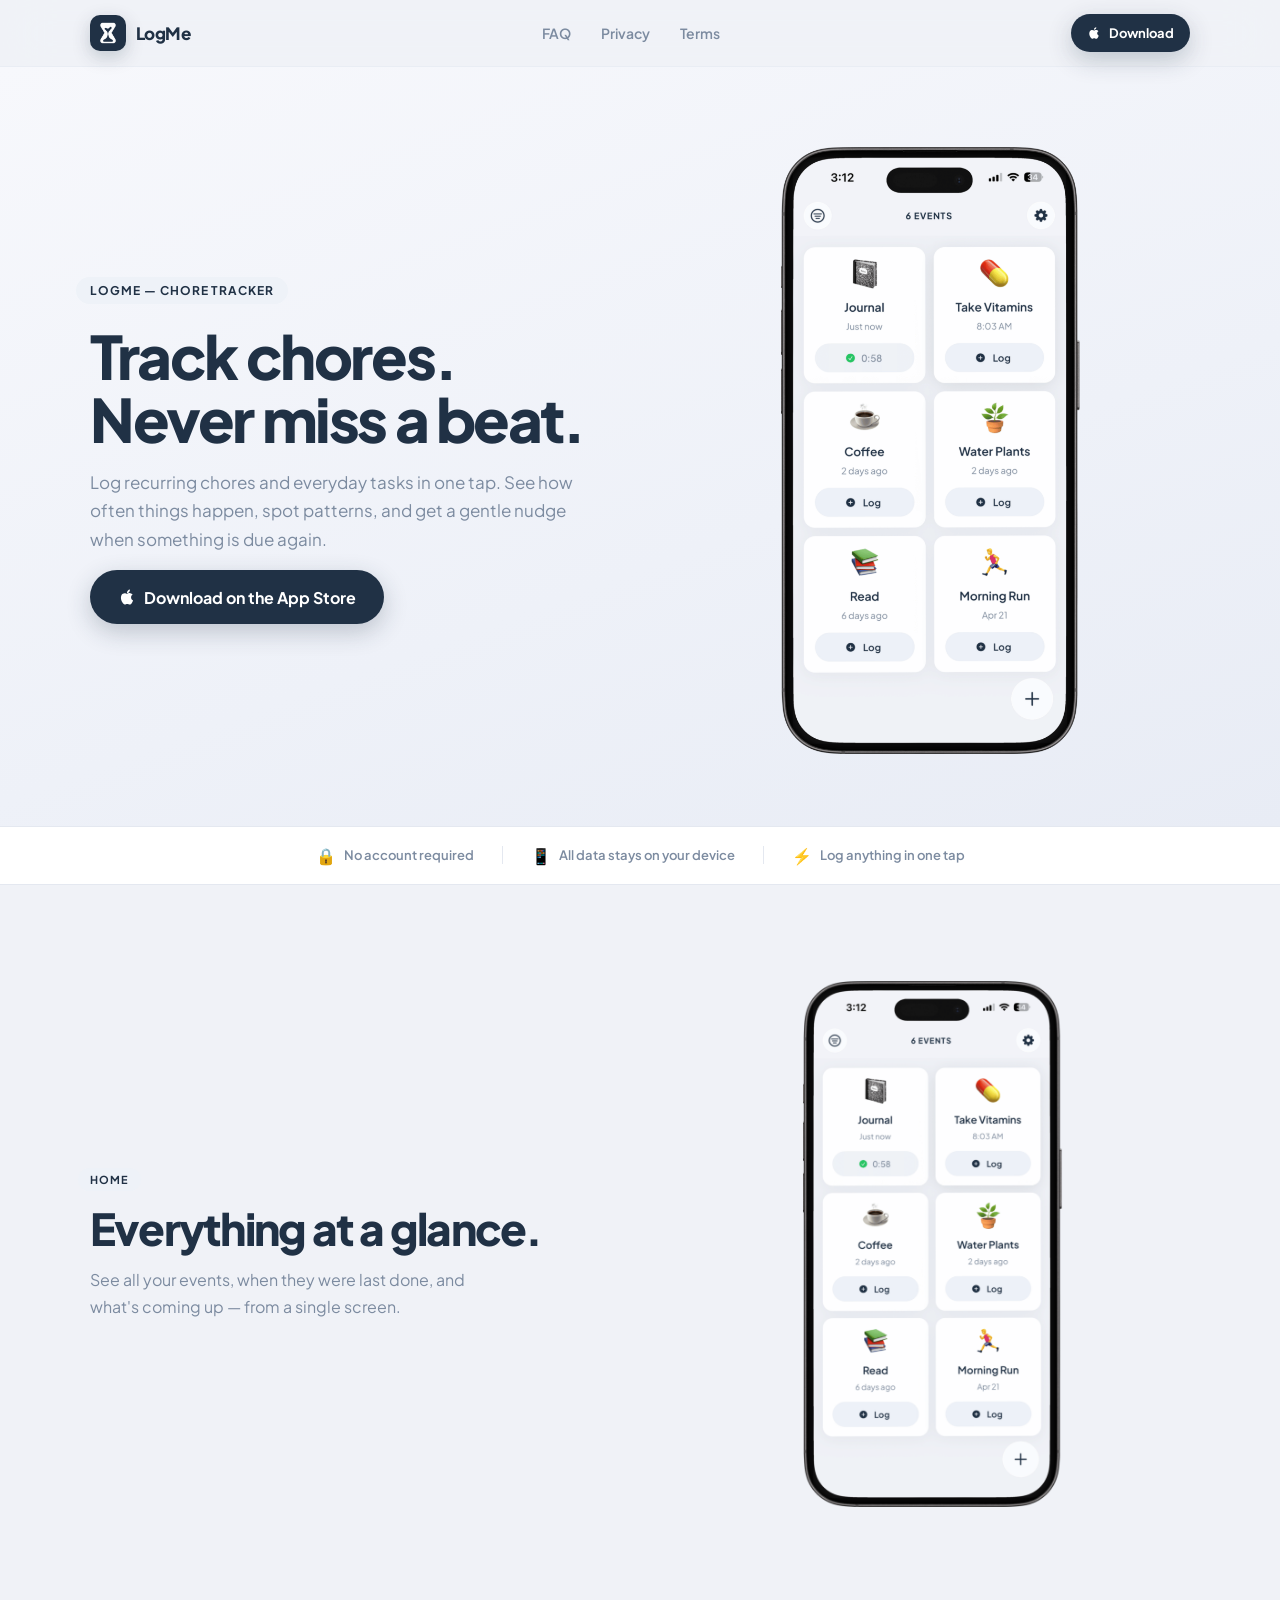
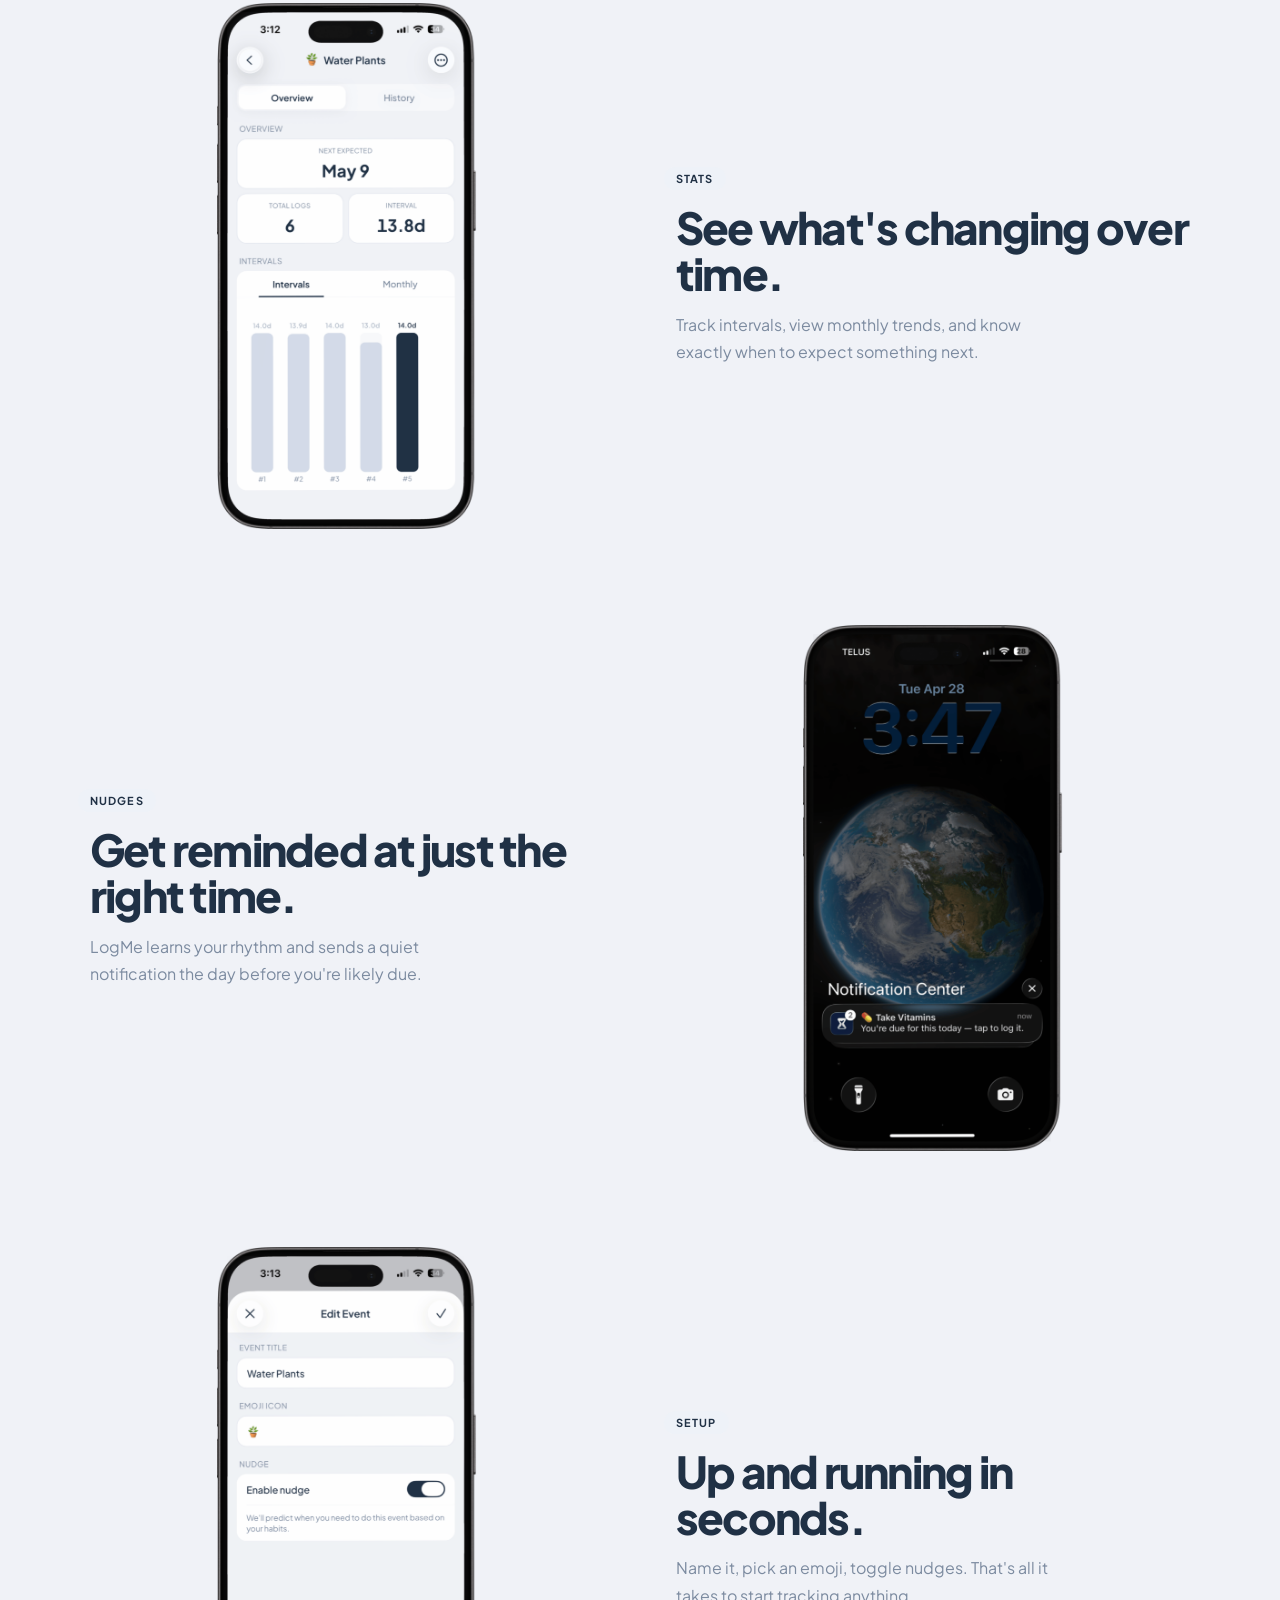
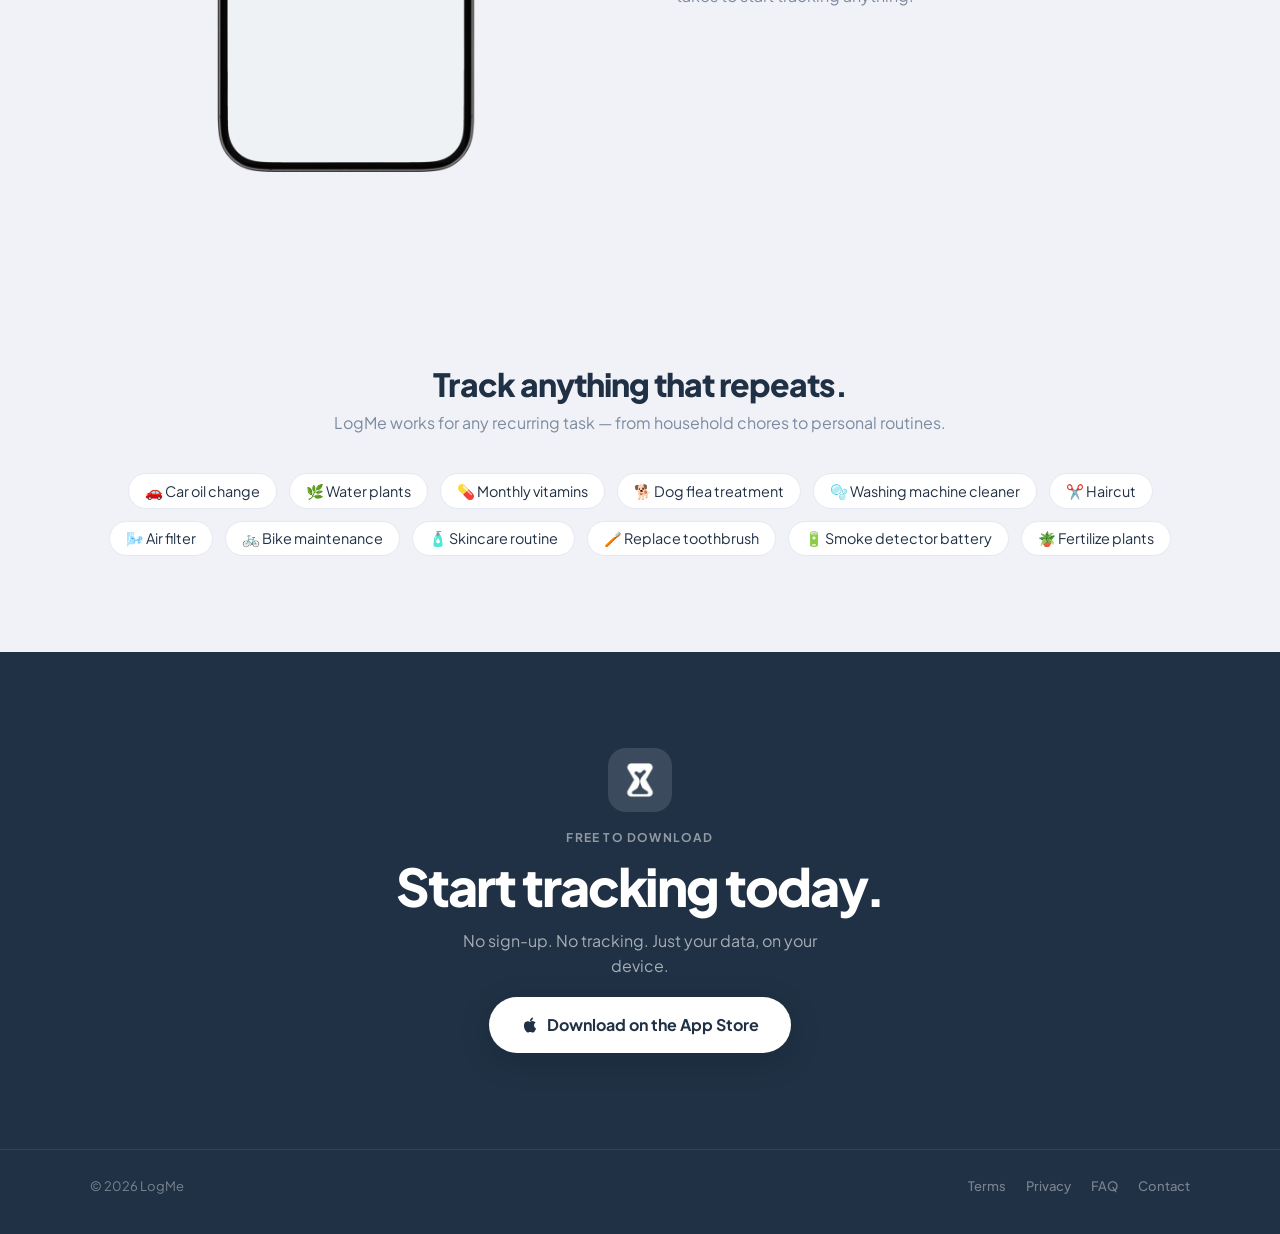
==== commit 868b570e: "add favicon" ====
--- a/index.html
+++ b/index.html
@@ -39,8 +39,8 @@
     />
 
     <!-- Favicon -->
-    <link rel="icon" href="images/logo.png" />
-    <link rel="apple-touch-icon" href="images/logo.png" />
+    <link rel="icon" href="images/favicon.png" />
+    <link rel="apple-touch-icon" href="images/favicon.png" />
 
     <!-- Performance -->
     <link rel="preconnect" href="https://fonts.googleapis.com" />
--- a/styles.css
+++ b/styles.css
@@ -183,9 +183,11 @@
 .hero-text { max-width: 520px; }
 
 .hero-kicker {
+  --pill-px: 14px;
   display: inline-block;
   margin-bottom: 20px;
-  padding: 6px 14px;
+  margin-left: calc(-1 * var(--pill-px));
+  padding: 6px var(--pill-px);
   border-radius: 999px;
   background: var(--primary-light);
   color: var(--primary);
@@ -271,9 +273,11 @@
 .feature-row.reverse .feature-media { order: 1; }
 
 .feature-tag {
+  --pill-px: 12px;
   display: inline-block;
   margin-bottom: 14px;
-  padding: 5px 12px;
+  margin-left: calc(-1 * var(--pill-px));
+  padding: 5px var(--pill-px);
   border-radius: 999px;
   background: var(--primary-light);
   color: var(--primary);
